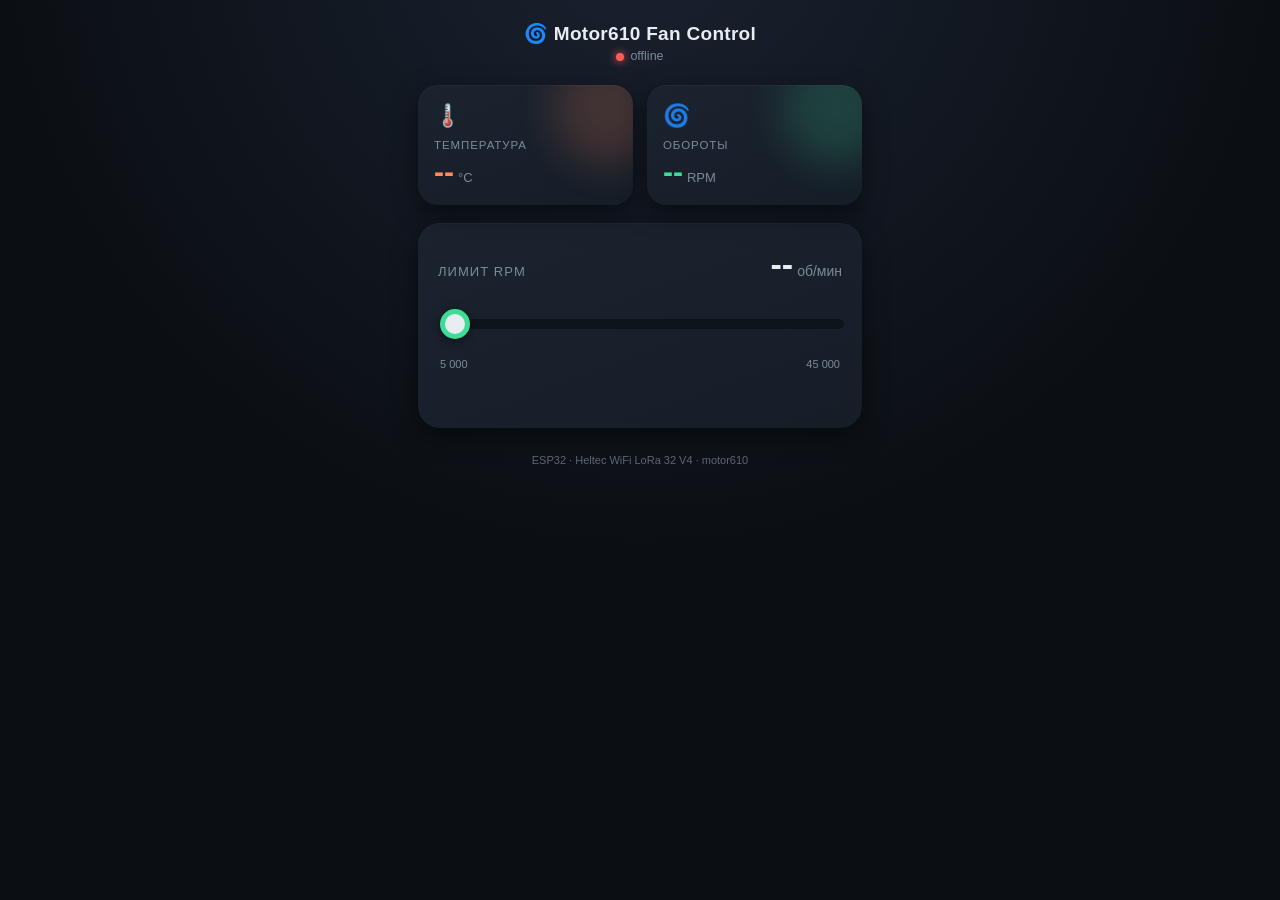
==== src/index.html @ 55280ebb "fan control center" ====
<!DOCTYPE html>
<html lang="ru">
<head>
<meta charset="utf-8">
<meta name="viewport" content="width=device-width, initial-scale=1.0, maximum-scale=1.0, user-scalable=no">
<title>Fan Control Center</title>
<style>
  :root{
    --bg1:#0b0f14;
    --bg2:#121821;
    --card:#161d27;
    --card2:#1b232f;
    --accent:#3ddc97;
    --accent2:#2bb673;
    --temp:#ff8a5c;
    --text:#e8edf2;
    --muted:#7d8a99;
    --track:#0e141b;
    --danger:#ff5c5c;
    --shadow: rgba(0,0,0,0.5);
  }
  *{box-sizing:border-box;-webkit-tap-highlight-color:transparent;}
  html,body{
    margin:0;padding:0;height:100%;
    background:radial-gradient(circle at 50% -10%, #1a2230 0%, var(--bg1) 55%);
    color:var(--text);
    font-family:-apple-system,BlinkMacSystemFont,"Segoe UI",Roboto,Arial,sans-serif;
    -webkit-font-smoothing:antialiased;
    overscroll-behavior:none;
  }
  .wrap{
    max-width:480px;
    margin:0 auto;
    padding:22px 18px 40px;
    min-height:100%;
  }
  header{
    text-align:center;
    margin-bottom:22px;
  }
  header h1{
    font-size:19px;
    font-weight:600;
    margin:0 0 4px;
    letter-spacing:.3px;
  }
  header .sub{
    font-size:12.5px;
    color:var(--muted);
  }
  .status-dot{
    display:inline-block;
    width:8px;height:8px;
    border-radius:50%;
    background:var(--accent);
    margin-right:6px;
    box-shadow:0 0 8px var(--accent);
    animation:pulse 2s infinite;
    vertical-align:middle;
  }
  .status-dot.offline{
    background:var(--danger);
    box-shadow:0 0 8px var(--danger);
    animation:none;
  }
  @keyframes pulse{
    0%,100%{opacity:1;}
    50%{opacity:.35;}
  }

  .cards{
    display:grid;
    grid-template-columns:1fr 1fr;
    gap:14px;
    margin-bottom:18px;
  }
  .card{
    background:linear-gradient(160deg,var(--card2),var(--card));
    border-radius:20px;
    padding:18px 16px;
    box-shadow:0 8px 24px var(--shadow), inset 0 1px 0 rgba(255,255,255,0.03);
    position:relative;
    overflow:hidden;
  }
  .card .icon{
    font-size:22px;
    opacity:.9;
    display:block;
    margin-bottom:10px;
  }
  .card .label{
    font-size:11.5px;
    text-transform:uppercase;
    letter-spacing:.08em;
    color:var(--muted);
    margin-bottom:6px;
  }
  .card .value{
    font-size:30px;
    font-weight:700;
    line-height:1;
    display:flex;
    align-items:baseline;
    gap:4px;
  }
  .card .value .unit{
    font-size:13px;
    font-weight:500;
    color:var(--muted);
  }
  .card.temp .value{ color:var(--temp); }
  .card.rpm .value{ color:var(--accent); }

  .card .glow{
    position:absolute;
    right:-30px;top:-30px;
    width:110px;height:110px;
    border-radius:50%;
    filter:blur(20px);
    opacity:.18;
    pointer-events:none;
  }
  .card.temp .glow{ background:var(--temp); }
  .card.rpm .glow{ background:var(--accent); }

  .fan-spin{
    display:inline-block;
    transform-origin:50% 50%;
    animation:spin linear infinite;
  }
  @keyframes spin{ to{ transform:rotate(360deg); } }

  .panel{
    background:linear-gradient(160deg,var(--card2),var(--card));
    border-radius:22px;
    padding:22px 20px 24px;
    box-shadow:0 8px 24px var(--shadow), inset 0 1px 0 rgba(255,255,255,0.03);
  }
  .panel-head{
    display:flex;
    justify-content:space-between;
    align-items:baseline;
    margin-bottom:6px;
  }
  .panel-head .title{
    font-size:13px;
    color:var(--muted);
    text-transform:uppercase;
    letter-spacing:.08em;
  }
  .panel-head .big{
    font-size:34px;
    font-weight:700;
    color:var(--text);
  }
  .panel-head .big .unit{
    font-size:14px;
    color:var(--muted);
    font-weight:500;
    margin-left:4px;
  }

  .slider-scale{
    display:flex;
    justify-content:space-between;
    font-size:11px;
    color:var(--muted);
    margin-top:10px;
    padding:0 2px;
  }

  input[type=range]{
    -webkit-appearance:none;
    appearance:none;
    width:100%;
    height:40px;
    background:transparent;
    margin-top:14px;
    touch-action:none;
  }
  input[type=range]::-webkit-slider-runnable-track{
    height:10px;
    border-radius:6px;
    background:linear-gradient(90deg,var(--accent2),var(--accent) var(--fill,50%),var(--track) var(--fill,50%));
  }
  input[type=range]::-webkit-slider-thumb{
    -webkit-appearance:none;
    width:30px;height:30px;
    border-radius:50%;
    background:var(--text);
    border:5px solid var(--accent);
    box-shadow:0 2px 10px rgba(0,0,0,0.5);
    margin-top:-10px;
    transition:transform .12s ease;
  }
  input[type=range]:active::-webkit-slider-thumb{
    transform:scale(1.15);
  }
  input[type=range]::-moz-range-track{
    height:10px;
    border-radius:6px;
    background:var(--track);
  }
  input[type=range]::-moz-range-progress{
    height:10px;
    border-radius:6px;
    background:linear-gradient(90deg,var(--accent2),var(--accent));
  }
  input[type=range]::-moz-range-thumb{
    width:22px;height:22px;
    border-radius:50%;
    background:var(--text);
    border:5px solid var(--accent);
    box-shadow:0 2px 10px rgba(0,0,0,0.5);
  }

  .apply-flag{
    display:flex;
    align-items:center;
    gap:8px;
    justify-content:center;
    margin-top:16px;
    font-size:12.5px;
    color:var(--muted);
    height:18px;
    opacity:0;
    transition:opacity .25s ease;
  }
  .apply-flag.show{ opacity:1; }
  .apply-flag .check{
    color:var(--accent);
    font-weight:700;
  }

  footer{
    text-align:center;
    margin-top:26px;
    font-size:11px;
    color:var(--muted);
    opacity:.7;
  }
</style>
</head>
<body>
<div class="wrap">

  <header>
    <h1>🌀 Motor610 Fan Control</h1>
    <div class="sub"><span class="status-dot" id="statusDot"></span><span id="statusText">подключение…</span></div>
  </header>

  <div class="cards">
    <div class="card temp">
      <div class="glow"></div>
      <span class="icon">🌡️</span>
      <div class="label">Температура</div>
      <div class="value"><span id="tempVal">--</span><span class="unit">°C</span></div>
    </div>
    <div class="card rpm">
      <div class="glow"></div>
      <span class="icon"><span id="fanIcon" class="fan-spin">🌀</span></span>
      <div class="label">Обороты</div>
      <div class="value"><span id="rpmVal">--</span><span class="unit">RPM</span></div>
    </div>
  </div>

  <div class="panel">
    <div class="panel-head">
      <div class="title">Лимит RPM</div>
      <div class="big"><span id="limitVal">--</span><span class="unit">об/мин</span></div>
    </div>

    <input type="range" id="rpmSlider" min="5000" max="45000" step="100" value="5000">

    <div class="slider-scale">
      <span>5 000</span>
      <span>45 000</span>
    </div>

    <div class="apply-flag" id="applyFlag"><span class="check">✓</span><span>Лимит применён</span></div>
  </div>

  <footer>ESP32 · Heltec WiFi LoRa 32 V4 · motor610</footer>

</div>

<script>
  const slider     = document.getElementById('rpmSlider');
  const limitVal    = document.getElementById('limitVal');
  const tempVal     = document.getElementById('tempVal');
  const rpmVal      = document.getElementById('rpmVal');
  const fanIcon     = document.getElementById('fanIcon');
  const applyFlag   = document.getElementById('applyFlag');
  const statusDot   = document.getElementById('statusDot');
  const statusText  = document.getElementById('statusText');

  const MIN = 5000, MAX = 45000;
  let dragging = false;
  let flagTimer = null;

  function updateFill(){
    const pct = (slider.value - MIN) / (MAX - MIN) * 100;
    slider.style.setProperty('--fill', pct + '%');
  }

  function formatNum(n){
    return Math.round(n).toLocaleString('ru-RU');
  }

  // Живое обновление подписи лимита прямо во время перетаскивания
  slider.addEventListener('input', () => {
    dragging = true;
    limitVal.textContent = formatNum(slider.value);
    updateFill();
  });

  // Применяем значение ТОЛЬКО когда пользователь отпустил ползунок
  function applyLimit(){
    dragging = false;
    const value = slider.value;
    fetch('/set?rpm=' + value).catch(() => {});
    showApplied();
  }
  slider.addEventListener('change', applyLimit);
  slider.addEventListener('pointerup', applyLimit);
  slider.addEventListener('touchend', applyLimit);

  function showApplied(){
    applyFlag.classList.add('show');
    clearTimeout(flagTimer);
    flagTimer = setTimeout(() => applyFlag.classList.remove('show'), 1400);
  }

  function setOnline(ok){
    statusDot.classList.toggle('offline', !ok);
    statusText.textContent = ok ? 'online' : 'offline';
  }

  function refresh(){
    fetch('/rpm', {cache:'no-store'})
      .then(r => r.json())
      .then(d => {
        setOnline(true);

        if (typeof d.temp === 'number') {
          tempVal.textContent = d.temp.toFixed(1);
        }
        if (typeof d.current_rpm === 'number') {
          rpmVal.textContent = formatNum(d.current_rpm);
          const speed = Math.max(0.4, Math.min(3, d.current_rpm / MAX * 3));
          fanIcon.style.animationDuration = (d.current_rpm > 50 ? (1 / speed) : 0) + 's';
        }
        if (typeof d.max_rpm === 'number' && !dragging) {
          slider.value = d.max_rpm;
          limitVal.textContent = formatNum(d.max_rpm);
          updateFill();
        }
      })
      .catch(() => setOnline(false));
  }

  updateFill();
  refresh();
  setInterval(refresh, 1500);
</script>
</body>
</html>
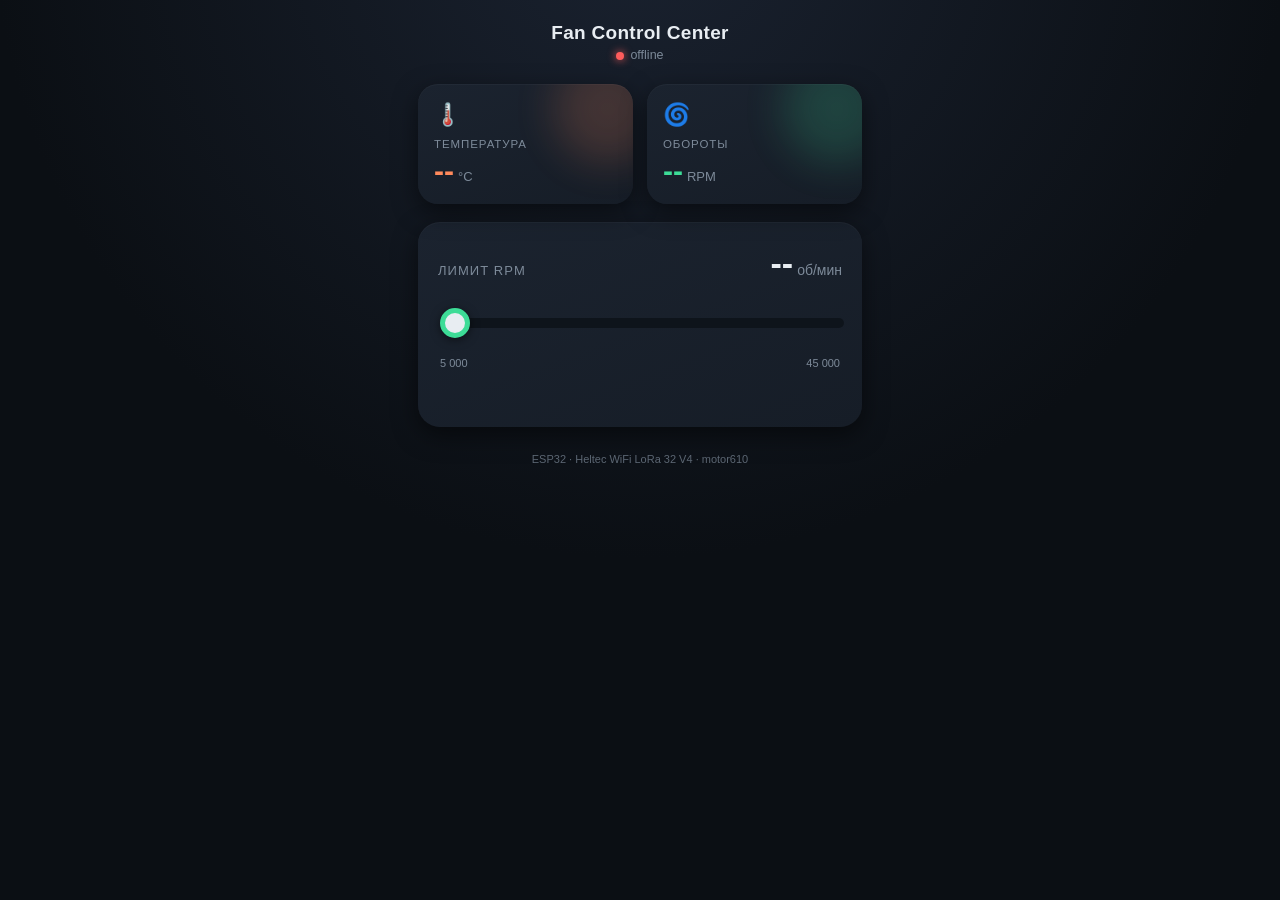
==== commit 8ea740c1: "optimization" ====
--- a/src/index.html
+++ b/src/index.html
@@ -245,7 +245,7 @@
 <div class="wrap">
 
   <header>
-    <h1>🌀 Motor610 Fan Control</h1>
+    <h1>Fan Control Center</h1>
     <div class="sub"><span class="status-dot" id="statusDot"></span><span id="statusText">подключение…</span></div>
   </header>
 
@@ -296,6 +296,7 @@
 
   const MIN = 5000, MAX = 45000;
   let dragging = false;
+  let ignoreUpdatesUntil = 0; // Защита от "отскока" ползунка
   let flagTimer = null;
 
   function updateFill(){
@@ -307,23 +308,30 @@
     return Math.round(n).toLocaleString('ru-RU');
   }
 
-  // Живое обновление подписи лимита прямо во время перетаскивания
+  // Обновление цифр во время перетаскивания
   slider.addEventListener('input', () => {
     dragging = true;
     limitVal.textContent = formatNum(slider.value);
     updateFill();
   });
 
-  // Применяем значение ТОЛЬКО когда пользователь отпустил ползунок
-  function applyLimit(){
-    dragging = false;
+  // Отправляем значение ОДИН раз при отпускании ползунка
+  slider.addEventListener('change', () => {
     const value = slider.value;
-    fetch('/set?rpm=' + value).catch(() => {});
-    showApplied();
-  }
-  slider.addEventListener('change', applyLimit);
-  slider.addEventListener('pointerup', applyLimit);
-  slider.addEventListener('touchend', applyLimit);
+    
+    // Блокируем перезапись ползунка сервером на 1 секунду, чтобы он не прыгал назад
+    ignoreUpdatesUntil = Date.now() + 1000;
+    
+    fetch('/set?rpm=' + value)
+      .then(() => {
+        showApplied();
+        refresh(); // Принудительно запрашиваем новые данные сразу после применения
+      })
+      .catch(() => {})
+      .finally(() => {
+        dragging = false;
+      });
+  });
 
   function showApplied(){
     applyFlag.classList.add('show');
@@ -350,7 +358,10 @@
           const speed = Math.max(0.4, Math.min(3, d.current_rpm / MAX * 3));
           fanIcon.style.animationDuration = (d.current_rpm > 50 ? (1 / speed) : 0) + 's';
         }
-        if (typeof d.max_rpm === 'number' && !dragging) {
+        
+        // Обновляем ползунок сервером ТОЛЬКО если мы его сейчас не трогаем 
+        // и прошло достаточно времени с момента последнего клика
+        if (typeof d.max_rpm === 'number' && !dragging && Date.now() > ignoreUpdatesUntil) {
           slider.value = d.max_rpm;
           limitVal.textContent = formatNum(d.max_rpm);
           updateFill();
@@ -361,7 +372,7 @@
 
   updateFill();
   refresh();
-  setInterval(refresh, 1500);
+  setInterval(refresh, 500); // Регулярный опрос продолжает работать
 </script>
 </body>
 </html>
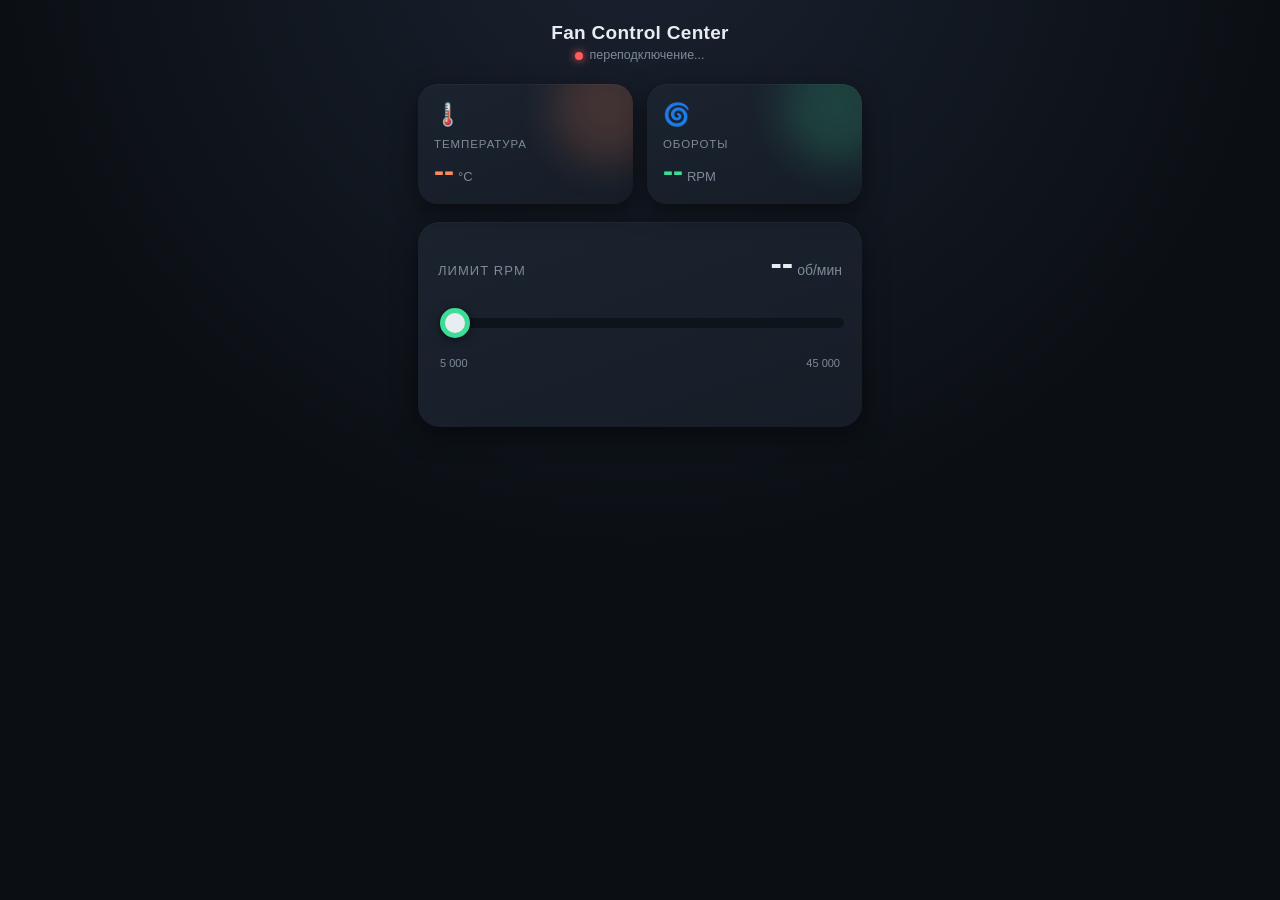
==== commit 5b4e7f5d: "async" ====
--- a/src/index.html
+++ b/src/index.html
@@ -1,378 +1,433 @@
 <!DOCTYPE html>
 <html lang="ru">
+
 <head>
-<meta charset="utf-8">
-<meta name="viewport" content="width=device-width, initial-scale=1.0, maximum-scale=1.0, user-scalable=no">
-<title>Fan Control Center</title>
-<style>
-  :root{
-    --bg1:#0b0f14;
-    --bg2:#121821;
-    --card:#161d27;
-    --card2:#1b232f;
-    --accent:#3ddc97;
-    --accent2:#2bb673;
-    --temp:#ff8a5c;
-    --text:#e8edf2;
-    --muted:#7d8a99;
-    --track:#0e141b;
-    --danger:#ff5c5c;
-    --shadow: rgba(0,0,0,0.5);
-  }
-  *{box-sizing:border-box;-webkit-tap-highlight-color:transparent;}
-  html,body{
-    margin:0;padding:0;height:100%;
-    background:radial-gradient(circle at 50% -10%, #1a2230 0%, var(--bg1) 55%);
-    color:var(--text);
-    font-family:-apple-system,BlinkMacSystemFont,"Segoe UI",Roboto,Arial,sans-serif;
-    -webkit-font-smoothing:antialiased;
-    overscroll-behavior:none;
-  }
-  .wrap{
-    max-width:480px;
-    margin:0 auto;
-    padding:22px 18px 40px;
-    min-height:100%;
-  }
-  header{
-    text-align:center;
-    margin-bottom:22px;
-  }
-  header h1{
-    font-size:19px;
-    font-weight:600;
-    margin:0 0 4px;
-    letter-spacing:.3px;
-  }
-  header .sub{
-    font-size:12.5px;
-    color:var(--muted);
-  }
-  .status-dot{
-    display:inline-block;
-    width:8px;height:8px;
-    border-radius:50%;
-    background:var(--accent);
-    margin-right:6px;
-    box-shadow:0 0 8px var(--accent);
-    animation:pulse 2s infinite;
-    vertical-align:middle;
-  }
-  .status-dot.offline{
-    background:var(--danger);
-    box-shadow:0 0 8px var(--danger);
-    animation:none;
-  }
-  @keyframes pulse{
-    0%,100%{opacity:1;}
-    50%{opacity:.35;}
-  }
-
-  .cards{
-    display:grid;
-    grid-template-columns:1fr 1fr;
-    gap:14px;
-    margin-bottom:18px;
-  }
-  .card{
-    background:linear-gradient(160deg,var(--card2),var(--card));
-    border-radius:20px;
-    padding:18px 16px;
-    box-shadow:0 8px 24px var(--shadow), inset 0 1px 0 rgba(255,255,255,0.03);
-    position:relative;
-    overflow:hidden;
-  }
-  .card .icon{
-    font-size:22px;
-    opacity:.9;
-    display:block;
-    margin-bottom:10px;
-  }
-  .card .label{
-    font-size:11.5px;
-    text-transform:uppercase;
-    letter-spacing:.08em;
-    color:var(--muted);
-    margin-bottom:6px;
-  }
-  .card .value{
-    font-size:30px;
-    font-weight:700;
-    line-height:1;
-    display:flex;
-    align-items:baseline;
-    gap:4px;
-  }
-  .card .value .unit{
-    font-size:13px;
-    font-weight:500;
-    color:var(--muted);
-  }
-  .card.temp .value{ color:var(--temp); }
-  .card.rpm .value{ color:var(--accent); }
-
-  .card .glow{
-    position:absolute;
-    right:-30px;top:-30px;
-    width:110px;height:110px;
-    border-radius:50%;
-    filter:blur(20px);
-    opacity:.18;
-    pointer-events:none;
-  }
-  .card.temp .glow{ background:var(--temp); }
-  .card.rpm .glow{ background:var(--accent); }
-
-  .fan-spin{
-    display:inline-block;
-    transform-origin:50% 50%;
-    animation:spin linear infinite;
-  }
-  @keyframes spin{ to{ transform:rotate(360deg); } }
-
-  .panel{
-    background:linear-gradient(160deg,var(--card2),var(--card));
-    border-radius:22px;
-    padding:22px 20px 24px;
-    box-shadow:0 8px 24px var(--shadow), inset 0 1px 0 rgba(255,255,255,0.03);
-  }
-  .panel-head{
-    display:flex;
-    justify-content:space-between;
-    align-items:baseline;
-    margin-bottom:6px;
-  }
-  .panel-head .title{
-    font-size:13px;
-    color:var(--muted);
-    text-transform:uppercase;
-    letter-spacing:.08em;
-  }
-  .panel-head .big{
-    font-size:34px;
-    font-weight:700;
-    color:var(--text);
-  }
-  .panel-head .big .unit{
-    font-size:14px;
-    color:var(--muted);
-    font-weight:500;
-    margin-left:4px;
-  }
-
-  .slider-scale{
-    display:flex;
-    justify-content:space-between;
-    font-size:11px;
-    color:var(--muted);
-    margin-top:10px;
-    padding:0 2px;
-  }
-
-  input[type=range]{
-    -webkit-appearance:none;
-    appearance:none;
-    width:100%;
-    height:40px;
-    background:transparent;
-    margin-top:14px;
-    touch-action:none;
-  }
-  input[type=range]::-webkit-slider-runnable-track{
-    height:10px;
-    border-radius:6px;
-    background:linear-gradient(90deg,var(--accent2),var(--accent) var(--fill,50%),var(--track) var(--fill,50%));
-  }
-  input[type=range]::-webkit-slider-thumb{
-    -webkit-appearance:none;
-    width:30px;height:30px;
-    border-radius:50%;
-    background:var(--text);
-    border:5px solid var(--accent);
-    box-shadow:0 2px 10px rgba(0,0,0,0.5);
-    margin-top:-10px;
-    transition:transform .12s ease;
-  }
-  input[type=range]:active::-webkit-slider-thumb{
-    transform:scale(1.15);
-  }
-  input[type=range]::-moz-range-track{
-    height:10px;
-    border-radius:6px;
-    background:var(--track);
-  }
-  input[type=range]::-moz-range-progress{
-    height:10px;
-    border-radius:6px;
-    background:linear-gradient(90deg,var(--accent2),var(--accent));
-  }
-  input[type=range]::-moz-range-thumb{
-    width:22px;height:22px;
-    border-radius:50%;
-    background:var(--text);
-    border:5px solid var(--accent);
-    box-shadow:0 2px 10px rgba(0,0,0,0.5);
-  }
-
-  .apply-flag{
-    display:flex;
-    align-items:center;
-    gap:8px;
-    justify-content:center;
-    margin-top:16px;
-    font-size:12.5px;
-    color:var(--muted);
-    height:18px;
-    opacity:0;
-    transition:opacity .25s ease;
-  }
-  .apply-flag.show{ opacity:1; }
-  .apply-flag .check{
-    color:var(--accent);
-    font-weight:700;
-  }
-
-  footer{
-    text-align:center;
-    margin-top:26px;
-    font-size:11px;
-    color:var(--muted);
-    opacity:.7;
-  }
-</style>
+  <meta charset="utf-8">
+  <meta name="viewport" content="width=device-width, initial-scale=1.0, maximum-scale=1.0, user-scalable=no">
+  <title>Fan Control Center</title>
+  <style>
+    :root {
+      --bg1: #0b0f14;
+      --bg2: #121821;
+      --card: #161d27;
+      --card2: #1b232f;
+      --accent: #3ddc97;
+      --accent2: #2bb673;
+      --temp: #ff8a5c;
+      --text: #e8edf2;
+      --muted: #7d8a99;
+      --track: #0e141b;
+      --danger: #ff5c5c;
+      --shadow: rgba(0, 0, 0, 0.5);
+    }
+
+    * {
+      box-sizing: border-box;
+      -webkit-tap-highlight-color: transparent;
+    }
+
+    html,
+    body {
+      margin: 0;
+      padding: 0;
+      height: 100%;
+      background: radial-gradient(circle at 50% -10%, #1a2230 0%, var(--bg1) 55%);
+      color: var(--text);
+      font-family: -apple-system, BlinkMacSystemFont, "Segoe UI", Roboto, sans-serif;
+      overscroll-behavior: none;
+    }
+
+    .wrap {
+      max-width: 480px;
+      margin: 0 auto;
+      padding: 22px 18px 40px;
+      min-height: 100%;
+    }
+
+    header {
+      text-align: center;
+      margin-bottom: 22px;
+    }
+
+    header h1 {
+      font-size: 19px;
+      font-weight: 600;
+      margin: 0 0 4px;
+      letter-spacing: .3px;
+    }
+
+    header .sub {
+      font-size: 12.5px;
+      color: var(--muted);
+    }
+
+    .status-dot {
+      display: inline-block;
+      width: 8px;
+      height: 8px;
+      border-radius: 50%;
+      background: var(--accent);
+      margin-right: 6px;
+      box-shadow: 0 0 8px var(--accent);
+      animation: pulse 2s infinite;
+      vertical-align: middle;
+    }
+
+    .status-dot.offline {
+      background: var(--danger);
+      box-shadow: 0 0 8px var(--danger);
+      animation: none;
+    }
+
+    @keyframes pulse {
+
+      0%,
+      100% {
+        opacity: 1;
+      }
+
+      50% {
+        opacity: .35;
+      }
+    }
+
+    .cards {
+      display: grid;
+      grid-template-columns: 1fr 1fr;
+      gap: 14px;
+      margin-bottom: 18px;
+    }
+
+    .card {
+      background: linear-gradient(160deg, var(--card2), var(--card));
+      border-radius: 20px;
+      padding: 18px 16px;
+      box-shadow: 0 8px 24px var(--shadow), inset 0 1px 0 rgba(255, 255, 255, 0.03);
+      position: relative;
+      overflow: hidden;
+    }
+
+    .card .icon {
+      font-size: 22px;
+      opacity: .9;
+      display: block;
+      margin-bottom: 10px;
+    }
+
+    .card .label {
+      font-size: 11.5px;
+      text-transform: uppercase;
+      letter-spacing: .08em;
+      color: var(--muted);
+      margin-bottom: 6px;
+    }
+
+    .card .value {
+      font-size: 30px;
+      font-weight: 700;
+      line-height: 1;
+      display: flex;
+      align-items: baseline;
+      gap: 4px;
+    }
+
+    .card .value .unit {
+      font-size: 13px;
+      font-weight: 500;
+      color: var(--muted);
+    }
+
+    .card.temp .value {
+      color: var(--temp);
+    }
+
+    .card.rpm .value {
+      color: var(--accent);
+    }
+
+    .card .glow {
+      position: absolute;
+      right: -30px;
+      top: -30px;
+      width: 110px;
+      height: 110px;
+      border-radius: 50%;
+      filter: blur(20px);
+      opacity: .18;
+      pointer-events: none;
+    }
+
+    .card.temp .glow {
+      background: var(--temp);
+    }
+
+    .card.rpm .glow {
+      background: var(--accent);
+    }
+
+    .fan-spin {
+      display: inline-block;
+      transform-origin: 50% 50%;
+      animation: spin linear infinite;
+    }
+
+    @keyframes spin {
+      to {
+        transform: rotate(360deg);
+      }
+    }
+
+    .panel {
+      background: linear-gradient(160deg, var(--card2), var(--card));
+      border-radius: 22px;
+      padding: 22px 20px 24px;
+      box-shadow: 0 8px 24px var(--shadow), inset 0 1px 0 rgba(255, 255, 255, 0.03);
+    }
+
+    .panel-head {
+      display: flex;
+      justify-content: space-between;
+      align-items: baseline;
+      margin-bottom: 6px;
+    }
+
+    .panel-head .title {
+      font-size: 13px;
+      color: var(--muted);
+      text-transform: uppercase;
+      letter-spacing: .08em;
+    }
+
+    .panel-head .big {
+      font-size: 34px;
+      font-weight: 700;
+      color: var(--text);
+    }
+
+    .panel-head .big .unit {
+      font-size: 14px;
+      color: var(--muted);
+      font-weight: 500;
+      margin-left: 4px;
+    }
+
+    .slider-scale {
+      display: flex;
+      justify-content: space-between;
+      font-size: 11px;
+      color: var(--muted);
+      margin-top: 10px;
+      padding: 0 2px;
+    }
+
+    input[type=range] {
+      -webkit-appearance: none;
+      appearance: none;
+      width: 100%;
+      height: 40px;
+      background: transparent;
+      margin-top: 14px;
+      touch-action: none;
+    }
+
+    input[type=range]::-webkit-slider-runnable-track {
+      height: 10px;
+      border-radius: 6px;
+      background: linear-gradient(90deg, var(--accent2), var(--accent) var(--fill, 50%), var(--track) var(--fill, 50%));
+    }
+
+    input[type=range]::-webkit-slider-thumb {
+      -webkit-appearance: none;
+      width: 30px;
+      height: 30px;
+      border-radius: 50%;
+      background: var(--text);
+      border: 5px solid var(--accent);
+      box-shadow: 0 2px 10px rgba(0, 0, 0, 0.5);
+      margin-top: -10px;
+      transition: transform .12s ease;
+    }
+
+    input[type=range]:active::-webkit-slider-thumb {
+      transform: scale(1.15);
+    }
+
+    input[type=range]::-moz-range-track {
+      height: 10px;
+      border-radius: 6px;
+      background: var(--track);
+    }
+
+    input[type=range]::-moz-range-progress {
+      height: 10px;
+      border-radius: 6px;
+      background: linear-gradient(90deg, var(--accent2), var(--accent));
+    }
+
+    input[type=range]::-moz-range-thumb {
+      width: 22px;
+      height: 22px;
+      border-radius: 50%;
+      background: var(--text);
+      border: 5px solid var(--accent);
+      box-shadow: 0 2px 10px rgba(0, 0, 0, 0.5);
+    }
+
+    .apply-flag {
+      display: flex;
+      align-items: center;
+      gap: 8px;
+      justify-content: center;
+      margin-top: 16px;
+      font-size: 12.5px;
+      color: var(--muted);
+      height: 18px;
+      opacity: 0;
+      transition: opacity .25s ease;
+    }
+
+    .apply-flag.show {
+      opacity: 1;
+    }
+
+    .apply-flag .check {
+      color: var(--accent);
+      font-weight: 700;
+    }
+
+    footer {
+      text-align: center;
+      margin-top: 26px;
+      font-size: 11px;
+      color: var(--muted);
+      opacity: .7;
+    }
+  </style>
 </head>
+
 <body>
-<div class="wrap">
-
-  <header>
-    <h1>Fan Control Center</h1>
-    <div class="sub"><span class="status-dot" id="statusDot"></span><span id="statusText">подключение…</span></div>
-  </header>
-
-  <div class="cards">
-    <div class="card temp">
-      <div class="glow"></div>
-      <span class="icon">🌡️</span>
-      <div class="label">Температура</div>
-      <div class="value"><span id="tempVal">--</span><span class="unit">°C</span></div>
+  <div class="wrap">
+    <header>
+      <h1>Fan Control Center</h1>
+      <div class="sub"><span class="status-dot offline" id="statusDot"></span><span id="statusText">подключение…</span>
+      </div>
+    </header>
+    <div class="cards">
+      <div class="card temp">
+        <div class="glow"></div>
+        <span class="icon">🌡️</span>
+        <div class="label">Температура</div>
+        <div class="value"><span id="tempVal">--</span><span class="unit">°C</span></div>
+      </div>
+      <div class="card rpm">
+        <div class="glow"></div>
+        <span class="icon"><span id="fanIcon" class="fan-spin">🌀</span></span>
+        <div class="label">Обороты</div>
+        <div class="value"><span id="rpmVal">--</span><span class="unit">RPM</span></div>
+      </div>
     </div>
-    <div class="card rpm">
-      <div class="glow"></div>
-      <span class="icon"><span id="fanIcon" class="fan-spin">🌀</span></span>
-      <div class="label">Обороты</div>
-      <div class="value"><span id="rpmVal">--</span><span class="unit">RPM</span></div>
+    <div class="panel">
+      <div class="panel-head">
+        <div class="title">Лимит RPM</div>
+        <div class="big"><span id="limitVal">--</span><span class="unit">об/мин</span></div>
+      </div>
+      <input type="range" id="rpmSlider" min="5000" max="45000" step="100" value="5000">
+      <div class="slider-scale"><span>5 000</span><span>45 000</span></div>
+      <div class="apply-flag" id="applyFlag"><span class="check">✓</span><span>Лимит применён</span></div>
     </div>
   </div>
 
-  <div class="panel">
-    <div class="panel-head">
-      <div class="title">Лимит RPM</div>
-      <div class="big"><span id="limitVal">--</span><span class="unit">об/мин</span></div>
-    </div>
-
-    <input type="range" id="rpmSlider" min="5000" max="45000" step="100" value="5000">
-
-    <div class="slider-scale">
-      <span>5 000</span>
-      <span>45 000</span>
-    </div>
-
-    <div class="apply-flag" id="applyFlag"><span class="check">✓</span><span>Лимит применён</span></div>
-  </div>
-
-  <footer>ESP32 · Heltec WiFi LoRa 32 V4 · motor610</footer>
-
-</div>
-
-<script>
-  const slider     = document.getElementById('rpmSlider');
-  const limitVal    = document.getElementById('limitVal');
-  const tempVal     = document.getElementById('tempVal');
-  const rpmVal      = document.getElementById('rpmVal');
-  const fanIcon     = document.getElementById('fanIcon');
-  const applyFlag   = document.getElementById('applyFlag');
-  const statusDot   = document.getElementById('statusDot');
-  const statusText  = document.getElementById('statusText');
-
-  const MIN = 5000, MAX = 45000;
-  let dragging = false;
-  let ignoreUpdatesUntil = 0; // Защита от "отскока" ползунка
-  let flagTimer = null;
-
-  function updateFill(){
-    const pct = (slider.value - MIN) / (MAX - MIN) * 100;
-    slider.style.setProperty('--fill', pct + '%');
-  }
-
-  function formatNum(n){
-    return Math.round(n).toLocaleString('ru-RU');
-  }
-
-  // Обновление цифр во время перетаскивания
-  slider.addEventListener('input', () => {
-    dragging = true;
-    limitVal.textContent = formatNum(slider.value);
-    updateFill();
-  });
-
-  // Отправляем значение ОДИН раз при отпускании ползунка
-  slider.addEventListener('change', () => {
-    const value = slider.value;
-    
-    // Блокируем перезапись ползунка сервером на 1 секунду, чтобы он не прыгал назад
-    ignoreUpdatesUntil = Date.now() + 1000;
-    
-    fetch('/set?rpm=' + value)
-      .then(() => {
-        showApplied();
-        refresh(); // Принудительно запрашиваем новые данные сразу после применения
-      })
-      .catch(() => {})
-      .finally(() => {
-        dragging = false;
-      });
-  });
-
-  function showApplied(){
-    applyFlag.classList.add('show');
-    clearTimeout(flagTimer);
-    flagTimer = setTimeout(() => applyFlag.classList.remove('show'), 1400);
-  }
-
-  function setOnline(ok){
-    statusDot.classList.toggle('offline', !ok);
-    statusText.textContent = ok ? 'online' : 'offline';
-  }
-
-  function refresh(){
-    fetch('/rpm', {cache:'no-store'})
-      .then(r => r.json())
-      .then(d => {
-        setOnline(true);
-
-        if (typeof d.temp === 'number') {
-          tempVal.textContent = d.temp.toFixed(1);
-        }
+  <script>
+    const slider = document.getElementById('rpmSlider');
+    const limitVal = document.getElementById('limitVal');
+    const tempVal = document.getElementById('tempVal');
+    const rpmVal = document.getElementById('rpmVal');
+    const fanIcon = document.getElementById('fanIcon');
+    const applyFlag = document.getElementById('applyFlag');
+    const statusDot = document.getElementById('statusDot');
+    const statusText = document.getElementById('statusText');
+
+    const MIN = 5000, MAX = 45000;
+    let dragging = false;
+    let ignoreUpdatesUntil = 0;
+    let flagTimer = null;
+    let ws = null;
+
+    function updateFill() {
+      const pct = (slider.value - MIN) / (MAX - MIN) * 100;
+      slider.style.setProperty('--fill', pct + '%');
+    }
+
+    function formatNum(n) { return Math.round(n).toLocaleString('ru-RU'); }
+
+    function showApplied() {
+      applyFlag.classList.add('show');
+      clearTimeout(flagTimer);
+      flagTimer = setTimeout(() => applyFlag.classList.remove('show'), 1400);
+    }
+
+    // --- WebSocket логика ---
+    function connectWS() {
+      ws = new WebSocket(`ws://${location.host}/ws`);
+
+      ws.onopen = () => {
+        statusDot.classList.remove('offline');
+        statusText.textContent = 'online';
+      };
+
+      ws.onmessage = (e) => {
+        const d = JSON.parse(e.data);
+
+        if (typeof d.temp === 'number') tempVal.textContent = d.temp.toFixed(1);
+
         if (typeof d.current_rpm === 'number') {
           rpmVal.textContent = formatNum(d.current_rpm);
           const speed = Math.max(0.4, Math.min(3, d.current_rpm / MAX * 3));
           fanIcon.style.animationDuration = (d.current_rpm > 50 ? (1 / speed) : 0) + 's';
         }
-        
-        // Обновляем ползунок сервером ТОЛЬКО если мы его сейчас не трогаем 
-        // и прошло достаточно времени с момента последнего клика
+
         if (typeof d.max_rpm === 'number' && !dragging && Date.now() > ignoreUpdatesUntil) {
           slider.value = d.max_rpm;
           limitVal.textContent = formatNum(d.max_rpm);
           updateFill();
         }
-      })
-      .catch(() => setOnline(false));
-  }
-
-  updateFill();
-  refresh();
-  setInterval(refresh, 500); // Регулярный опрос продолжает работать
-</script>
+      };
+
+      ws.onclose = () => {
+        statusDot.classList.add('offline');
+        statusText.textContent = 'переподключение...';
+        setTimeout(connectWS, 1500); // Автоматическое переподключение
+      };
+    }
+
+    // Мгновенная отправка изменений при перетаскивании ползунка (без ожидания отпускания)
+    // Срабатывает в реальном времени, ПОКА мы тянем ползунок
+      slider.addEventListener('input', () => {
+        dragging = true; 
+        limitVal.textContent = formatNum(slider.value); // Обновляем цифры на экране локально
+        updateFill(); // Красим полоску
+        // ВАЖНО: Мы больше ничего не отправляем на сервер на этом этапе!
+      });
+
+      // Срабатывает ОДИН РАЗ, когда мы ОТПУСКАЕМ ползунок
+      slider.addEventListener('change', () => {
+        dragging = false;
+        
+        // Блокируем обновление ползунка входящими пакетами с сервера на 1 секунду, 
+        // чтобы предотвратить скачок от случайно отставшего старого пакета
+        ignoreUpdatesUntil = Date.now() + 1000;
+        
+        // Отправляем итоговое значение на ESP32
+        if (ws && ws.readyState === WebSocket.OPEN) {
+          ws.send("rpm:" + slider.value); 
+        }
+        
+        showApplied(); // Показываем галочку "Лимит применён"
+      });
+
+    updateFill();
+    connectWS();
+  </script>
 </body>
+
 </html>
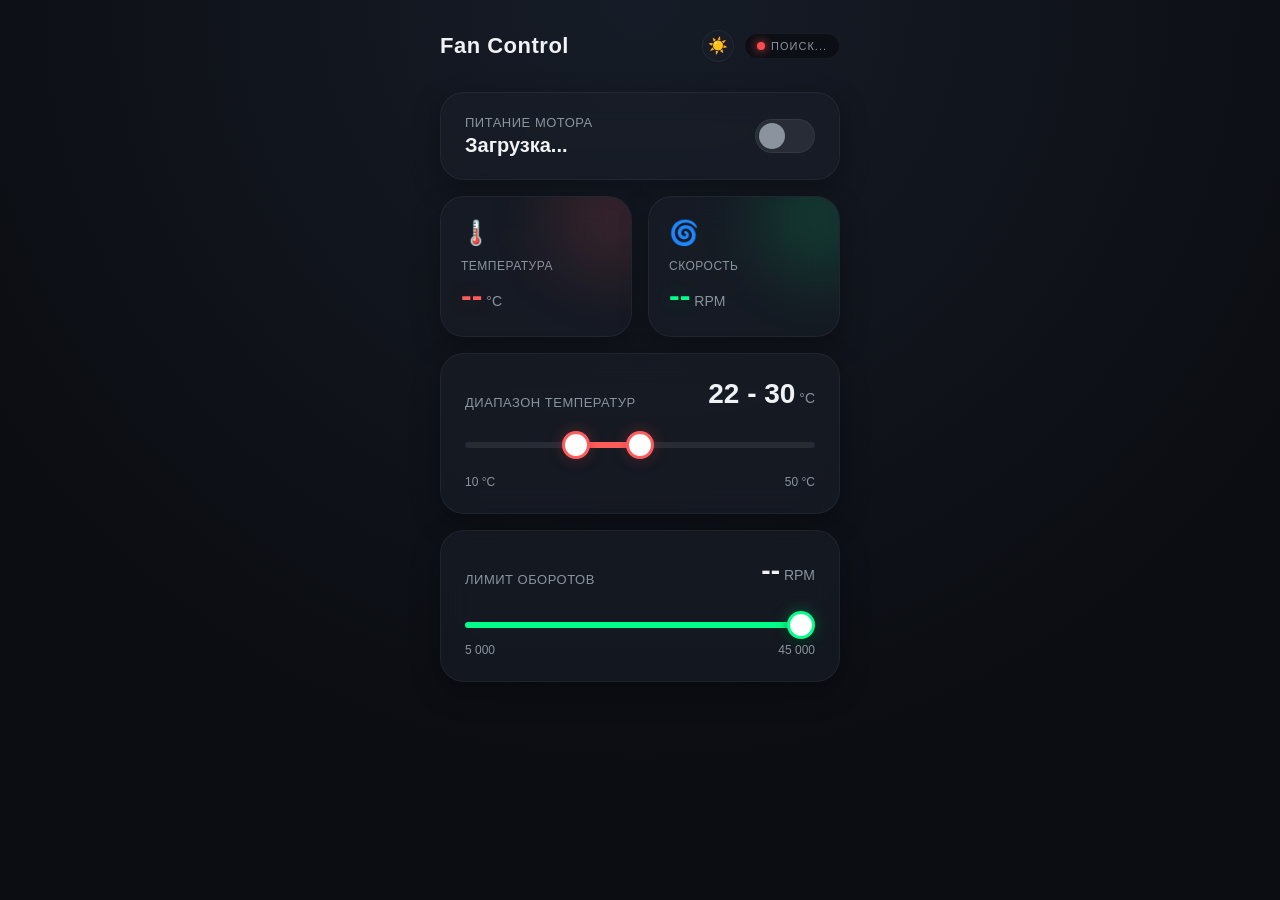
==== commit e974ca3e: "redesign" ====
--- a/src/index.html
+++ b/src/index.html
@@ -1,339 +1,294 @@
 <!DOCTYPE html>
 <html lang="ru">
-
 <head>
   <meta charset="utf-8">
   <meta name="viewport" content="width=device-width, initial-scale=1.0, maximum-scale=1.0, user-scalable=no">
-  <title>Fan Control Center</title>
+  <title>Smart Fan Dashboard</title>
   <style>
     :root {
-      --bg1: #0b0f14;
-      --bg2: #121821;
-      --card: #161d27;
-      --card2: #1b232f;
-      --accent: #3ddc97;
-      --accent2: #2bb673;
-      --temp: #ff8a5c;
-      --text: #e8edf2;
-      --muted: #7d8a99;
-      --track: #0e141b;
-      --danger: #ff5c5c;
-      --shadow: rgba(0, 0, 0, 0.5);
-    }
-
-    * {
-      box-sizing: border-box;
-      -webkit-tap-highlight-color: transparent;
-    }
-
-    html,
+      --bg: #0b0d12;
+      --card-bg: rgba(26, 30, 41, 0.6);
+      --card-border: rgba(255, 255, 255, 0.05);
+      --accent: #00ff88;
+      --accent-glow: rgba(0, 255, 136, 0.3);
+      --temp: #ff5c5c;
+      --temp-glow: rgba(255, 92, 92, 0.3);
+      --text-main: #f0f2f5;
+      --text-muted: #8b949e;
+      --danger: #ff4b4b;
+      --body-grad1: #161c27;
+      --track-bg: rgba(255, 255, 255, 0.08);
+      --thumb-bg: #fff;
+    }
+
+    [data-theme="light"] {
+      --bg: #f0f2f5;
+      --card-bg: rgba(255, 255, 255, 0.85);
+      --card-border: rgba(0, 0, 0, 0.1);
+      --accent: #00cc6a;
+      --accent-glow: rgba(0, 204, 106, 0.3);
+      --temp: #e63946;
+      --temp-glow: rgba(230, 57, 70, 0.3);
+      --text-main: #111827;
+      --text-muted: #6b7280;
+      --danger: #d90429;
+      --body-grad1: #ffffff;
+      --track-bg: rgba(0, 0, 0, 0.1);
+      --thumb-bg: #fff;
+    }
+
+    * { box-sizing: border-box; -webkit-tap-highlight-color: transparent; }
+
     body {
-      margin: 0;
+      margin: 0; padding: 0;
+      min-height: 100vh;
+      background: radial-gradient(circle at 50% 0%, var(--body-grad1) 0%, var(--bg) 70%);
+      color: var(--text-main);
+      font-family: -apple-system, BlinkMacSystemFont, "SF Pro Display", "Segoe UI", Roboto, sans-serif;
+      overflow-x: hidden;
+      transition: background 0.3s, color 0.3s;
+    }
+
+    .container { max-width: 440px; margin: 0 auto; padding: 30px 20px; }
+
+    /* Header */
+    header { display: flex; justify-content: space-between; align-items: center; margin-bottom: 30px; }
+    h1 { font-size: 22px; font-weight: 600; margin: 0; letter-spacing: 0.5px; }
+    
+    .status-badge {
+      display: flex; align-items: center; gap: 6px;
+      background: rgba(0, 0, 0, 0.4); padding: 6px 12px;
+      border-radius: 20px; font-size: 11px; text-transform: uppercase; letter-spacing: 1px;
+      border: 1px solid var(--card-border); color: var(--text-muted);
+    }
+    .dot { width: 8px; height: 8px; border-radius: 50%; background: var(--accent); box-shadow: 0 0 10px var(--accent); animation: pulse 2s infinite; }
+    .dot.offline { background: var(--danger); box-shadow: 0 0 10px var(--danger); animation: none; }
+
+    .theme-btn {
+      background: var(--card-bg);
+      border: 1px solid var(--card-border);
+      color: var(--text-main);
+      border-radius: 50%;
+      width: 32px; height: 32px;
+      cursor: pointer;
+      display: flex; justify-content: center; align-items: center;
+      transition: 0.3s;
+      font-size: 16px;
       padding: 0;
-      height: 100%;
-      background: radial-gradient(circle at 50% -10%, #1a2230 0%, var(--bg1) 55%);
-      color: var(--text);
-      font-family: -apple-system, BlinkMacSystemFont, "Segoe UI", Roboto, sans-serif;
-      overscroll-behavior: none;
-    }
-
-    .wrap {
-      max-width: 480px;
-      margin: 0 auto;
-      padding: 22px 18px 40px;
-      min-height: 100%;
-    }
-
-    header {
-      text-align: center;
-      margin-bottom: 22px;
-    }
-
-    header h1 {
-      font-size: 19px;
-      font-weight: 600;
-      margin: 0 0 4px;
-      letter-spacing: .3px;
-    }
-
-    header .sub {
-      font-size: 12.5px;
-      color: var(--muted);
-    }
-
-    .status-dot {
-      display: inline-block;
-      width: 8px;
-      height: 8px;
+      line-height: 1;
+    }
+    .theme-btn:hover {
+      box-shadow: 0 0 10px var(--bg);
+      border-color: var(--card-bg);
+    }
+
+    @keyframes pulse { 0%, 100% { opacity: 1; } 50% { opacity: 0.4; } }
+
+    /* Power Card */
+    .power-card {
+      background: var(--card-bg);
+      backdrop-filter: blur(16px); -webkit-backdrop-filter: blur(16px);
+      border: 1px solid var(--card-border); border-radius: 24px;
+      padding: 22px 24px; margin-bottom: 16px;
+      display: flex; justify-content: space-between; align-items: center;
+      box-shadow: 0 10px 30px rgba(0,0,0,0.3);
+      transition: background 0.3s, border 0.3s;
+    }
+    .power-info .label { font-size: 13px; color: var(--text-muted); margin-bottom: 4px; text-transform: uppercase; letter-spacing: 0.5px; }
+    .power-info .state { font-size: 20px; font-weight: 600; color: var(--text-main); }
+    
+    /* Toggle Switch */
+    .switch { position: relative; display: inline-block; width: 60px; height: 34px; }
+    .switch input { opacity: 0; width: 0; height: 0; }
+    .slider.round {
+      position: absolute; cursor: pointer; top: 0; left: 0; right: 0; bottom: 0;
+      background-color: var(--track-bg); transition: .4s; border-radius: 34px;
+      border: 1px solid var(--card-border);
+    }
+    .slider.round:before {
+      position: absolute; content: ""; height: 26px; width: 26px; left: 3px; bottom: 3px;
+      background-color: #8b949e; transition: .4s cubic-bezier(0.175, 0.885, 0.32, 1.275); border-radius: 50%;
+    }
+    input:checked + .slider.round { background-color: var(--accent); box-shadow: 0 0 15px var(--accent-glow); border-color: transparent; }
+    input:checked + .slider.round:before { transform: translateX(26px); background-color: var(--thumb-bg); }
+
+    /* Stats Grid */
+    .grid { display: grid; grid-template-columns: 1fr 1fr; gap: 16px; margin-bottom: 16px; }
+    .stat-card {
+      background: var(--card-bg); backdrop-filter: blur(16px); -webkit-backdrop-filter: blur(16px);
+      border: 1px solid var(--card-border); border-radius: 24px; padding: 22px 20px;
+      position: relative; overflow: hidden; box-shadow: 0 10px 30px rgba(0,0,0,0.3);
+      transition: background 0.3s, border 0.3s;
+    }
+    .stat-card .icon { font-size: 24px; margin-bottom: 12px; display: block; }
+    .stat-card .title { font-size: 12px; color: var(--text-muted); text-transform: uppercase; letter-spacing: 0.5px; margin-bottom: 4px; }
+    .stat-card .value { font-size: 32px; font-weight: 700; transition: color 0.3s; }
+    .stat-card .unit { font-size: 14px; font-weight: 500; color: var(--text-muted); margin-left: 4px; }
+    
+    .stat-card.temp .value { color: var(--temp); text-shadow: 0 0 20px var(--temp-glow); }
+    .stat-card.rpm .value { color: var(--accent); text-shadow: 0 0 20px var(--accent-glow); }
+    
+    .glow-circle { position: absolute; right: -40px; top: -40px; width: 120px; height: 120px; border-radius: 50%; filter: blur(35px); opacity: 0.15; pointer-events: none; transition: background 0.3s; }
+    .stat-card.temp .glow-circle { background: var(--temp); }
+    .stat-card.rpm .glow-circle { background: var(--accent); }
+
+    .fan-spin { display: inline-block; transform-origin: 50% 50%; animation: spin linear infinite; }
+    @keyframes spin { to { transform: rotate(360deg); } }
+
+    /* Control Panel */
+    .control-panel {
+      background: var(--card-bg); backdrop-filter: blur(16px); -webkit-backdrop-filter: blur(16px);
+      border: 1px solid var(--card-border); border-radius: 24px; padding: 24px; box-shadow: 0 10px 30px rgba(0,0,0,0.3);
+      transition: background 0.3s, border 0.3s;
+    }
+    .control-header { display: flex; justify-content: space-between; align-items: flex-end; margin-bottom: 20px; }
+    .control-header .title { font-size: 13px; color: var(--text-muted); text-transform: uppercase; letter-spacing: 0.5px; }
+    .control-header .val { font-size: 28px; font-weight: 700; color: var(--text-main); }
+    .control-header .unit { font-size: 14px; font-weight: 500; color: var(--text-muted); }
+
+    /* Single slider */
+    input[type=range].single { 
+      -webkit-appearance: none; appearance: none; width: 100%; height: 6px; 
+      background: var(--track-bg); border-radius: 6px; outline: none; margin: 15px 0; 
+    }
+    input[type=range].single::-webkit-slider-runnable-track { 
+      height: 6px; border-radius: 6px; 
+      background: linear-gradient(90deg, var(--accent) var(--fill, 50%), transparent var(--fill, 50%)); 
+    }
+    input[type=range].single::-webkit-slider-thumb {
+      -webkit-appearance: none; width: 28px; height: 28px; border-radius: 50%; 
+      background: var(--thumb-bg); border: 3px solid var(--accent);
+      box-shadow: 0 0 15px var(--accent-glow), 0 4px 10px rgba(0,0,0,0.5); 
+      margin-top: -11px; cursor: grab; transition: transform 0.1s;
+    }
+    input[type=range].single:active::-webkit-slider-thumb { transform: scale(1.1); cursor: grabbing; }
+
+    /* Dual Range Slider CSS */
+    .range-slider {
+      position: relative;
+      width: 100%;
+      height: 30px; 
+      margin: 15px 0;
+    }
+    .range-slider input[type="range"] {
+      position: absolute;
+      left: 0; top: 12px;
+      width: 100%; height: 6px;
+      -webkit-appearance: none; appearance: none;
+      background: transparent;
+      pointer-events: none;
+      margin: 0; outline: none;
+    }
+    .range-slider input[type="range"]::-webkit-slider-runnable-track {
+      height: 6px; background: transparent; border: none;
+    }
+    .range-slider input[type="range"]::-webkit-slider-thumb {
+      pointer-events: auto;
+      -webkit-appearance: none;
+      width: 28px; height: 28px;
       border-radius: 50%;
+      background: var(--thumb-bg);
+      border: 3px solid var(--accent);
+      box-shadow: 0 0 15px var(--accent-glow), 0 4px 10px rgba(0,0,0,0.2);
+      cursor: grab;
+      position: relative;
+      z-index: 2;
+      margin-top: -11px;
+    }
+    .range-slider input[type="range"]:active::-webkit-slider-thumb {
+      transform: scale(1.1);
+      z-index: 3;
+      cursor: grabbing;
+    }
+    .range-slider .track {
+      position: absolute;
+      left: 0; top: 12px;
+      width: 100%; height: 6px;
+      background: var(--track-bg);
+      border-radius: 6px;
+      z-index: 0;
+    }
+    .range-slider .fill {
+      position: absolute;
+      left: 0; top: 12px;
+      height: 6px;
       background: var(--accent);
-      margin-right: 6px;
-      box-shadow: 0 0 8px var(--accent);
-      animation: pulse 2s infinite;
-      vertical-align: middle;
-    }
-
-    .status-dot.offline {
-      background: var(--danger);
-      box-shadow: 0 0 8px var(--danger);
-      animation: none;
-    }
-
-    @keyframes pulse {
-
-      0%,
-      100% {
-        opacity: 1;
-      }
-
-      50% {
-        opacity: .35;
-      }
-    }
-
-    .cards {
-      display: grid;
-      grid-template-columns: 1fr 1fr;
-      gap: 14px;
-      margin-bottom: 18px;
-    }
-
-    .card {
-      background: linear-gradient(160deg, var(--card2), var(--card));
-      border-radius: 20px;
-      padding: 18px 16px;
-      box-shadow: 0 8px 24px var(--shadow), inset 0 1px 0 rgba(255, 255, 255, 0.03);
-      position: relative;
-      overflow: hidden;
-    }
-
-    .card .icon {
-      font-size: 22px;
-      opacity: .9;
-      display: block;
-      margin-bottom: 10px;
-    }
-
-    .card .label {
-      font-size: 11.5px;
-      text-transform: uppercase;
-      letter-spacing: .08em;
-      color: var(--muted);
-      margin-bottom: 6px;
-    }
-
-    .card .value {
-      font-size: 30px;
-      font-weight: 700;
-      line-height: 1;
-      display: flex;
-      align-items: baseline;
-      gap: 4px;
-    }
-
-    .card .value .unit {
-      font-size: 13px;
-      font-weight: 500;
-      color: var(--muted);
-    }
-
-    .card.temp .value {
-      color: var(--temp);
-    }
-
-    .card.rpm .value {
-      color: var(--accent);
-    }
-
-    .card .glow {
-      position: absolute;
-      right: -30px;
-      top: -30px;
-      width: 110px;
-      height: 110px;
-      border-radius: 50%;
-      filter: blur(20px);
-      opacity: .18;
-      pointer-events: none;
-    }
-
-    .card.temp .glow {
+      border-radius: 6px;
+      z-index: 1;
+    }
+
+    /* Red styles for Temperature dual slider */
+    .range-slider.temp-slider .fill {
       background: var(--temp);
     }
-
-    .card.rpm .glow {
-      background: var(--accent);
-    }
-
-    .fan-spin {
-      display: inline-block;
-      transform-origin: 50% 50%;
-      animation: spin linear infinite;
-    }
-
-    @keyframes spin {
-      to {
-        transform: rotate(360deg);
-      }
-    }
-
-    .panel {
-      background: linear-gradient(160deg, var(--card2), var(--card));
-      border-radius: 22px;
-      padding: 22px 20px 24px;
-      box-shadow: 0 8px 24px var(--shadow), inset 0 1px 0 rgba(255, 255, 255, 0.03);
-    }
-
-    .panel-head {
-      display: flex;
-      justify-content: space-between;
-      align-items: baseline;
-      margin-bottom: 6px;
-    }
-
-    .panel-head .title {
-      font-size: 13px;
-      color: var(--muted);
-      text-transform: uppercase;
-      letter-spacing: .08em;
-    }
-
-    .panel-head .big {
-      font-size: 34px;
-      font-weight: 700;
-      color: var(--text);
-    }
-
-    .panel-head .big .unit {
-      font-size: 14px;
-      color: var(--muted);
-      font-weight: 500;
-      margin-left: 4px;
-    }
-
-    .slider-scale {
-      display: flex;
-      justify-content: space-between;
-      font-size: 11px;
-      color: var(--muted);
-      margin-top: 10px;
-      padding: 0 2px;
-    }
-
-    input[type=range] {
-      -webkit-appearance: none;
-      appearance: none;
-      width: 100%;
-      height: 40px;
-      background: transparent;
-      margin-top: 14px;
-      touch-action: none;
-    }
-
-    input[type=range]::-webkit-slider-runnable-track {
-      height: 10px;
-      border-radius: 6px;
-      background: linear-gradient(90deg, var(--accent2), var(--accent) var(--fill, 50%), var(--track) var(--fill, 50%));
-    }
-
-    input[type=range]::-webkit-slider-thumb {
-      -webkit-appearance: none;
-      width: 30px;
-      height: 30px;
-      border-radius: 50%;
-      background: var(--text);
-      border: 5px solid var(--accent);
-      box-shadow: 0 2px 10px rgba(0, 0, 0, 0.5);
-      margin-top: -10px;
-      transition: transform .12s ease;
-    }
-
-    input[type=range]:active::-webkit-slider-thumb {
-      transform: scale(1.15);
-    }
-
-    input[type=range]::-moz-range-track {
-      height: 10px;
-      border-radius: 6px;
-      background: var(--track);
-    }
-
-    input[type=range]::-moz-range-progress {
-      height: 10px;
-      border-radius: 6px;
-      background: linear-gradient(90deg, var(--accent2), var(--accent));
-    }
-
-    input[type=range]::-moz-range-thumb {
-      width: 22px;
-      height: 22px;
-      border-radius: 50%;
-      background: var(--text);
-      border: 5px solid var(--accent);
-      box-shadow: 0 2px 10px rgba(0, 0, 0, 0.5);
-    }
-
-    .apply-flag {
-      display: flex;
-      align-items: center;
-      gap: 8px;
-      justify-content: center;
-      margin-top: 16px;
-      font-size: 12.5px;
-      color: var(--muted);
-      height: 18px;
-      opacity: 0;
-      transition: opacity .25s ease;
-    }
-
-    .apply-flag.show {
-      opacity: 1;
-    }
-
-    .apply-flag .check {
-      color: var(--accent);
-      font-weight: 700;
-    }
-
-    footer {
-      text-align: center;
-      margin-top: 26px;
-      font-size: 11px;
-      color: var(--muted);
-      opacity: .7;
-    }
+    .range-slider.temp-slider input[type="range"]::-webkit-slider-thumb {
+      border: 3px solid var(--temp);
+      box-shadow: 0 0 15px var(--temp-glow), 0 4px 10px rgba(0,0,0,0.2);
+    }
+
+    .range-labels { display: flex; justify-content: space-between; font-size: 12px; color: var(--text-muted); font-weight: 500; }
   </style>
 </head>
 
 <body>
-  <div class="wrap">
+  <div class="container">
     <header>
-      <h1>Fan Control Center</h1>
-      <div class="sub"><span class="status-dot offline" id="statusDot"></span><span id="statusText">подключение…</span>
+      <h1>Fan Control</h1>
+      <div style="display: flex; gap: 10px; align-items: center;">
+        <button id="themeToggle" class="theme-btn" title="Переключить тему">☀️</button>
+        <div class="status-badge"><div class="dot offline" id="statusDot"></div><span id="statusText">Офлайн</span></div>
       </div>
     </header>
-    <div class="cards">
-      <div class="card temp">
-        <div class="glow"></div>
+
+    <div class="power-card">
+      <div class="power-info">
+        <div class="label">Питание мотора</div>
+        <div class="state" id="powerStateText">Загрузка...</div>
+      </div>
+      <label class="switch">
+        <input type="checkbox" id="powerToggle">
+        <span class="slider round"></span>
+      </label>
+    </div>
+
+    <div class="grid">
+      <div class="stat-card temp">
+        <div class="glow-circle"></div>
         <span class="icon">🌡️</span>
-        <div class="label">Температура</div>
-        <div class="value"><span id="tempVal">--</span><span class="unit">°C</span></div>
-      </div>
-      <div class="card rpm">
-        <div class="glow"></div>
+        <div class="title">Температура</div>
+        <div><span class="value" id="tempVal">--</span><span class="unit">°C</span></div>
+      </div>
+      <div class="stat-card rpm">
+        <div class="glow-circle"></div>
         <span class="icon"><span id="fanIcon" class="fan-spin">🌀</span></span>
-        <div class="label">Обороты</div>
-        <div class="value"><span id="rpmVal">--</span><span class="unit">RPM</span></div>
+        <div class="title">Скорость</div>
+        <div><span class="value" id="rpmVal">--</span><span class="unit">RPM</span></div>
       </div>
     </div>
-    <div class="panel">
-      <div class="panel-head">
-        <div class="title">Лимит RPM</div>
-        <div class="big"><span id="limitVal">--</span><span class="unit">об/мин</span></div>
-      </div>
-      <input type="range" id="rpmSlider" min="5000" max="45000" step="100" value="5000">
-      <div class="slider-scale"><span>5 000</span><span>45 000</span></div>
-      <div class="apply-flag" id="applyFlag"><span class="check">✓</span><span>Лимит применён</span></div>
+
+    <!-- Диапазон температур вынесен ВЫШЕ лимита оборотов -->
+    <div class="control-panel">
+      <div class="control-header">
+        <div class="title">Диапазон температур</div>
+        <div><span class="val" id="tempRangeVal">22 - 30</span><span class="unit"> °C</span></div>
+      </div>
+      <div class="range-slider temp-slider">
+        <div class="track"></div>
+        <div class="fill" id="tempSliderFill"></div>
+        <input type="range" id="tempMinSlider" min="10" max="50" step="1" value="22">
+        <input type="range" id="tempMaxSlider" min="10" max="50" step="1" value="30">
+      </div>
+      <div class="range-labels"><span>10 °C</span><span>50 °C</span></div>
+    </div>
+
+    <!-- Лимит оборотов теперь ниже -->
+    <div class="control-panel" style="margin-top: 16px;">
+      <div class="control-header">
+        <div class="title">Лимит оборотов</div>
+        <div><span class="val" id="limitVal">--</span><span class="unit"> RPM</span></div>
+      </div>
+      <input type="range" id="rpmSlider" class="single" min="5000" max="45000" step="100" value="45000">
+      <div class="range-labels"><span>5 000</span><span>45 000</span></div>
     </div>
   </div>
 
@@ -343,42 +298,97 @@
     const tempVal = document.getElementById('tempVal');
     const rpmVal = document.getElementById('rpmVal');
     const fanIcon = document.getElementById('fanIcon');
-    const applyFlag = document.getElementById('applyFlag');
+    const powerToggle = document.getElementById('powerToggle');
+    const powerStateText = document.getElementById('powerStateText');
     const statusDot = document.getElementById('statusDot');
     const statusText = document.getElementById('statusText');
+    const themeToggle = document.getElementById('themeToggle');
+
+    // Dual Range Slider elements
+    const tempMinSlider = document.getElementById('tempMinSlider');
+    const tempMaxSlider = document.getElementById('tempMaxSlider');
+    const tempSliderFill = document.getElementById('tempSliderFill');
+    const tempRangeVal = document.getElementById('tempRangeVal');
 
     const MIN = 5000, MAX = 45000;
+    
+    // Флаги, чтобы не было "прыжков" при перетаскивании ползунков
     let dragging = false;
     let ignoreUpdatesUntil = 0;
-    let flagTimer = null;
+    
+    let tempDragging = false;
+    let tempIgnoreUpdatesUntil = 0;
+    
     let ws = null;
-
+    let isDark = true;
+
+    // Инициализация темы
+    if (localStorage.getItem('theme') === 'light') {
+      isDark = false;
+      document.documentElement.setAttribute('data-theme', 'light');
+      themeToggle.textContent = '🌙';
+    }
+
+    themeToggle.addEventListener('click', () => {
+      isDark = !isDark;
+      if(isDark) {
+        document.documentElement.removeAttribute('data-theme');
+        themeToggle.textContent = '☀️';
+        localStorage.setItem('theme', 'dark');
+      } else {
+        document.documentElement.setAttribute('data-theme', 'light');
+        themeToggle.textContent = '🌙';
+        localStorage.setItem('theme', 'light');
+      }
+    });
+
+    function formatNum(n) { return Math.round(n).toLocaleString('ru-RU'); }
+
+    // Обновление заливки одинарного ползунка
     function updateFill() {
       const pct = (slider.value - MIN) / (MAX - MIN) * 100;
       slider.style.setProperty('--fill', pct + '%');
     }
 
-    function formatNum(n) { return Math.round(n).toLocaleString('ru-RU'); }
-
-    function showApplied() {
-      applyFlag.classList.add('show');
-      clearTimeout(flagTimer);
-      flagTimer = setTimeout(() => applyFlag.classList.remove('show'), 1400);
-    }
-
-    // --- WebSocket логика ---
+    // Обновление заливки и текста двойного ползунка температур
+    function updateTempSliderUI() {
+      const minVal = parseInt(tempMinSlider.min);
+      const maxVal = parseInt(tempMinSlider.max);
+      let min = parseInt(tempMinSlider.value);
+      let max = parseInt(tempMaxSlider.value);
+      
+      const pct1 = ((min - minVal) / (maxVal - minVal)) * 100;
+      const pct2 = ((max - minVal) / (maxVal - minVal)) * 100;
+      
+      tempSliderFill.style.left = pct1 + '%';
+      tempSliderFill.style.width = (pct2 - pct1) + '%';
+      tempRangeVal.textContent = min + ' - ' + max;
+    }
+
+    function setPowerUI(isOn) {
+      powerToggle.checked = isOn;
+      powerStateText.textContent = isOn ? 'ВКЛЮЧЕН' : 'ВЫКЛЮЧЕН';
+      powerStateText.style.color = isOn ? 'var(--text-main)' : 'var(--text-muted)';
+    }
+
     function connectWS() {
       ws = new WebSocket(`ws://${location.host}/ws`);
 
       ws.onopen = () => {
         statusDot.classList.remove('offline');
-        statusText.textContent = 'online';
+        statusText.textContent = 'ОНЛАЙН';
       };
 
       ws.onmessage = (e) => {
         const d = JSON.parse(e.data);
 
-        if (typeof d.temp === 'number') tempVal.textContent = d.temp.toFixed(1);
+        if (typeof d.power === 'number') {
+          setPowerUI(d.power === 1);
+        }
+
+        if (typeof d.temp === 'number') {
+          tempVal.textContent = d.temp.toFixed(1);
+        }
 
         if (typeof d.current_rpm === 'number') {
           rpmVal.textContent = formatNum(d.current_rpm);
@@ -391,43 +401,77 @@
           limitVal.textContent = formatNum(d.max_rpm);
           updateFill();
         }
+
+        // Обновление состояния температурных слайдеров с сервера
+        if (typeof d.temp_min === 'number' && typeof d.temp_max === 'number' && !tempDragging && Date.now() > tempIgnoreUpdatesUntil) {
+          tempMinSlider.value = Math.round(d.temp_min);
+          tempMaxSlider.value = Math.round(d.temp_max);
+          updateTempSliderUI();
+        }
       };
 
       ws.onclose = () => {
         statusDot.classList.add('offline');
-        statusText.textContent = 'переподключение...';
-        setTimeout(connectWS, 1500); // Автоматическое переподключение
+        statusText.textContent = 'ПОИСК...';
+        setTimeout(connectWS, 1500);
       };
     }
 
-    // Мгновенная отправка изменений при перетаскивании ползунка (без ожидания отпускания)
-    // Срабатывает в реальном времени, ПОКА мы тянем ползунок
-      slider.addEventListener('input', () => {
-        dragging = true; 
-        limitVal.textContent = formatNum(slider.value); // Обновляем цифры на экране локально
-        updateFill(); // Красим полоску
-        // ВАЖНО: Мы больше ничего не отправляем на сервер на этом этапе!
-      });
-
-      // Срабатывает ОДИН РАЗ, когда мы ОТПУСКАЕМ ползунок
-      slider.addEventListener('change', () => {
-        dragging = false;
-        
-        // Блокируем обновление ползунка входящими пакетами с сервера на 1 секунду, 
-        // чтобы предотвратить скачок от случайно отставшего старого пакета
-        ignoreUpdatesUntil = Date.now() + 1000;
-        
-        // Отправляем итоговое значение на ESP32
-        if (ws && ws.readyState === WebSocket.OPEN) {
-          ws.send("rpm:" + slider.value); 
-        }
-        
-        showApplied(); // Показываем галочку "Лимит применён"
-      });
+    // Слушатели событий
+    powerToggle.addEventListener('change', () => {
+      const isOn = powerToggle.checked;
+      setPowerUI(isOn);
+      if (ws && ws.readyState === WebSocket.OPEN) {
+        ws.send("power:" + (isOn ? "1" : "0"));
+      }
+    });
+
+    slider.addEventListener('input', () => {
+      dragging = true;
+      limitVal.textContent = formatNum(slider.value);
+      updateFill();
+    });
+
+    slider.addEventListener('change', () => {
+      dragging = false;
+      ignoreUpdatesUntil = Date.now() + 1000;
+      if (ws && ws.readyState === WebSocket.OPEN) {
+        ws.send("rpm:" + slider.value);
+      }
+    });
+
+    // Обработка логики двойного слайдера и защита от пересечения
+    tempMinSlider.addEventListener('input', () => {
+      let min = parseInt(tempMinSlider.value);
+      let max = parseInt(tempMaxSlider.value);
+      if(min >= max - 1) { tempMinSlider.value = max - 1; }
+      tempDragging = true;
+      updateTempSliderUI();
+    });
+
+    tempMaxSlider.addEventListener('input', () => {
+      let min = parseInt(tempMinSlider.value);
+      let max = parseInt(tempMaxSlider.value);
+      if(max <= min + 1) { tempMaxSlider.value = min + 1; }
+      tempDragging = true;
+      updateTempSliderUI();
+    });
+
+    function sendTempRange() {
+      tempDragging = false;
+      tempIgnoreUpdatesUntil = Date.now() + 1000;
+      if (ws && ws.readyState === WebSocket.OPEN) {
+        ws.send("temp_range:" + tempMinSlider.value + "," + tempMaxSlider.value);
+      }
+    }
+    
+    // Передаем температуру на сервер только в момент отпускания пальца/мыши от ползунка
+    tempMinSlider.addEventListener('change', sendTempRange);
+    tempMaxSlider.addEventListener('change', sendTempRange);
 
     updateFill();
+    updateTempSliderUI();
     connectWS();
   </script>
 </body>
-
 </html>
